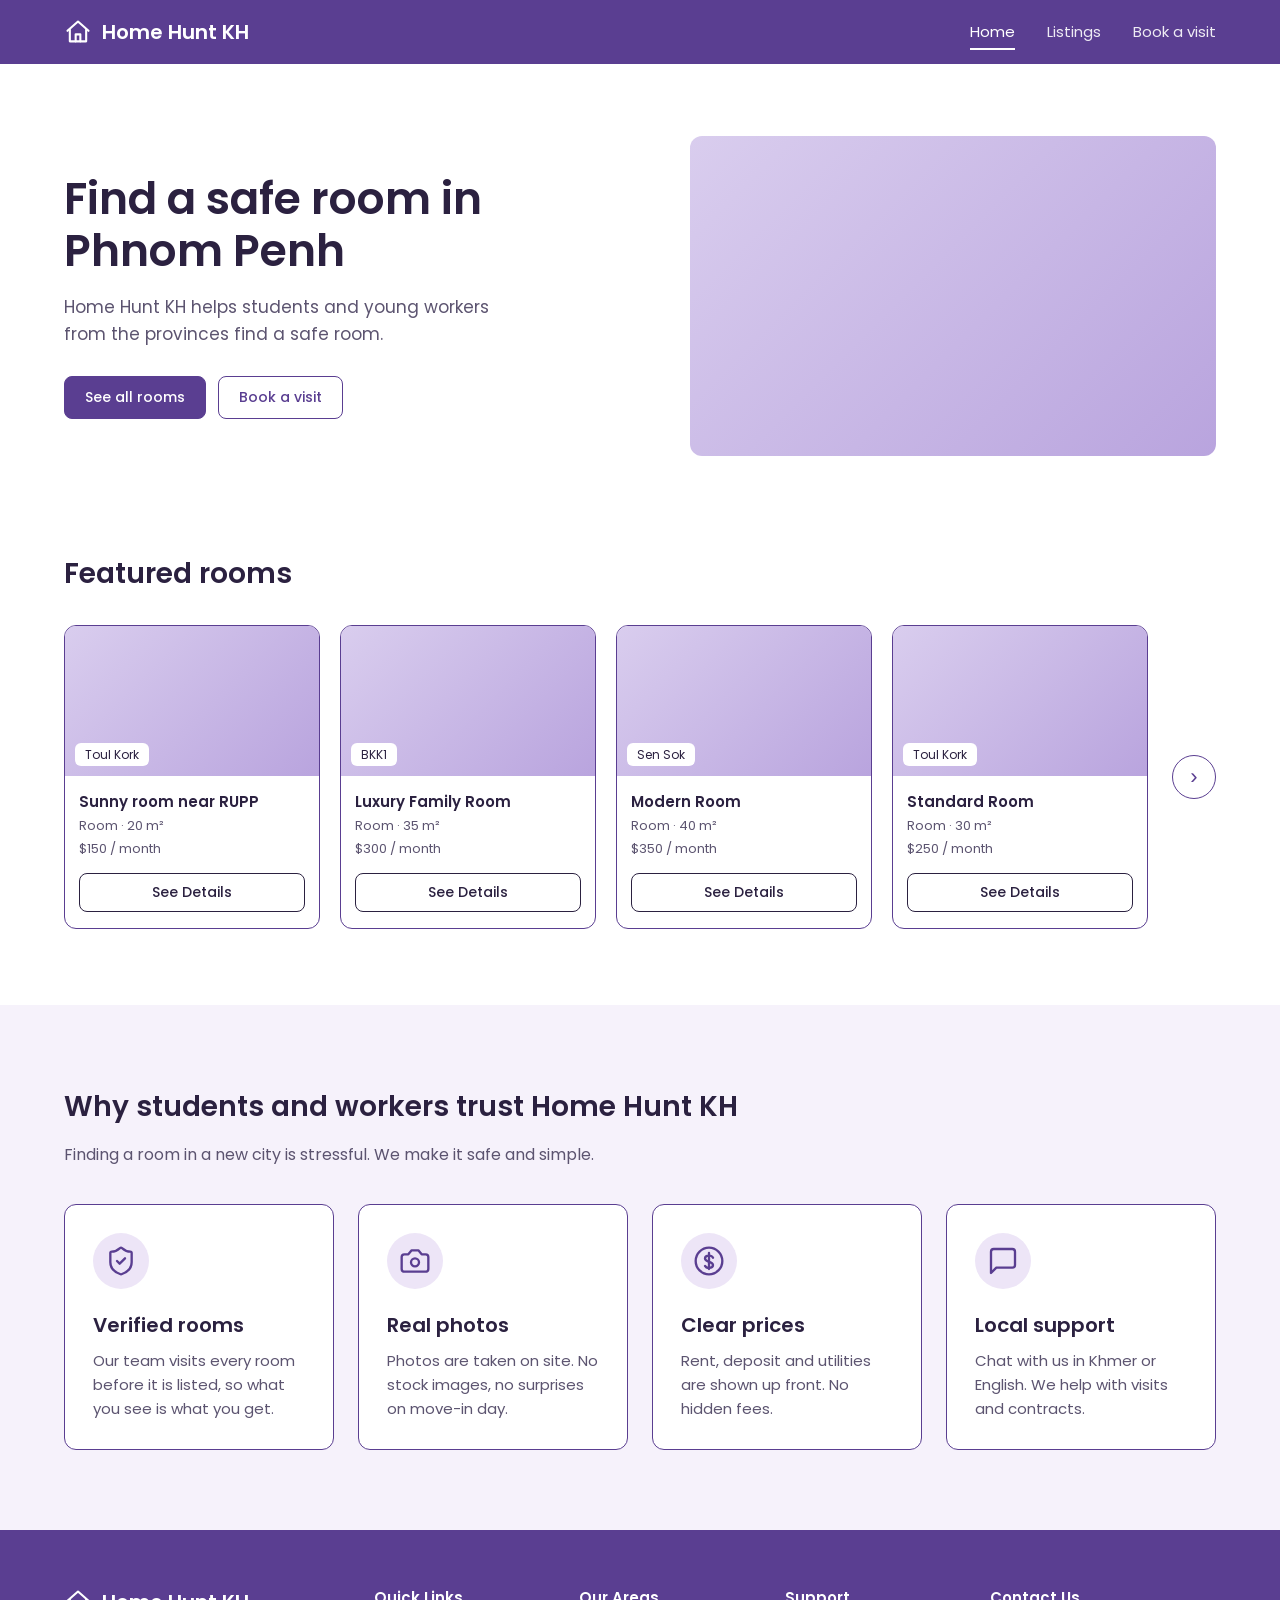
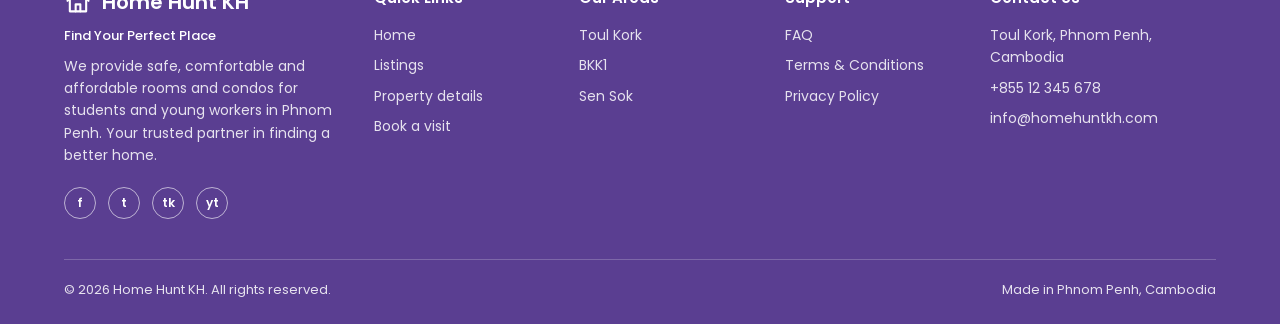
==== index.html @ 6441331a "commit" ====
<!DOCTYPE html>
<html lang="en">
<head>
<meta charset="UTF-8">
<meta name="viewport" content="width=device-width, initial-scale=1">
<title>Home Hunt KH | Find a safe room in Phnom Penh</title>
<link rel="preconnect" href="https://fonts.googleapis.com">
<link rel="preconnect" href="https://fonts.gstatic.com" crossorigin>
<link href="https://fonts.googleapis.com/css2?family=Poppins:wght@400;500;600&display=swap" rel="stylesheet">
<link rel="stylesheet" href="hunt.css">
</head>
<body>

<header class="nav">
  <div class="container">
    <a href="#" class="logo" aria-label="Home Hunt KH">
      <svg width="28" height="28" viewBox="0 0 24 24" fill="none" stroke="#fff" stroke-width="1.8" stroke-linecap="round" stroke-linejoin="round" aria-hidden="true"><path d="M3 11l9-8 9 8"/><path d="M5 10v10h14V10"/><path d="M10 20v-6h4v6"/></svg>
      Home Hunt KH
    </a>
    <nav aria-label="Main">
      <ul>
        <li><a href="#" aria-current="page">Home</a></li>
        <li><a href="#featured">Listings</a></li>
        <li><a href="#contact">Book a visit</a></li>
      </ul>
    </nav>
  </div>
</header>

<main>
  <!-- Hero -->
  <section class="hero">
    <div class="container">
      <div>
        <h1>Find a safe room in Phnom Penh</h1>
        <p>Home Hunt KH helps students and young workers from the provinces find a safe room.</p>
        <div class="actions">
          <a href="#featured" class="btn btn-primary">See all rooms</a>
          <a href="#contact" class="btn btn-outline">Book a visit</a>
        </div>
      </div>
      <!-- Replace images/hero.jpg with your photo -->
      <div class="photo" style="--img:url('images/hero.jpg')" role="img" aria-label="Apartment building in Phnom Penh"></div>
    </div>
  </section>

  <!-- Featured rooms -->
  <section class="featured" id="featured">
    <div class="container">
      <h2>Featured rooms</h2>
      <div class="carousel">
        <div class="track" id="track">
          <article class="room">
            <div class="photo" style="--img:url('images/room1.jpg')"><span class="tag">Toul Kork</span></div>
            <div class="info">
              <h3>Sunny room near RUPP</h3>
              <span class="meta">Room · 20 m²</span>
              <span class="meta">$150 / month</span>
              <a href="#" class="btn">See Details</a>
            </div>
          </article>
          <article class="room">
            <div class="photo" style="--img:url('images/room2.jpg')"><span class="tag">BKK1</span></div>
            <div class="info">
              <h3>Luxury Family Room</h3>
              <span class="meta">Room · 35 m²</span>
              <span class="meta">$300 / month</span>
              <a href="#" class="btn">See Details</a>
            </div>
          </article>
          <article class="room">
            <div class="photo" style="--img:url('images/room3.jpg')"><span class="tag">Sen Sok</span></div>
            <div class="info">
              <h3>Modern Room</h3>
              <span class="meta">Room · 40 m²</span>
              <span class="meta">$350 / month</span>
              <a href="#" class="btn">See Details</a>
            </div>
          </article>
          <article class="room">
            <div class="photo" style="--img:url('images/room4.jpg')"><span class="tag">Toul Kork</span></div>
            <div class="info">
              <h3>Standard Room</h3>
              <span class="meta">Room · 30 m²</span>
              <span class="meta">$250 / month</span>
              <a href="#" class="btn">See Details</a>
            </div>
          </article>
          <article class="room">
            <div class="photo" style="--img:url('images/room5.jpg')"><span class="tag">Chamkarmon</span></div>
            <div class="info">
              <h3>Cozy Studio</h3>
              <span class="meta">Room · 25 m²</span>
              <span class="meta">$200 / month</span>
              <a href="#" class="btn">See Details</a>
            </div>
          </article>
        </div>
        <button class="arrow" id="next" aria-label="Show more rooms">&#8250;</button>
      </div>
    </div>
  </section>

  <!-- Why trust us -->
  <section class="trust">
    <div class="container">
      <h2>Why students and workers trust Home Hunt KH</h2>
      <p class="lead">Finding a room in a new city is stressful. We make it safe and simple.</p>
      <div class="cards">
        <div class="card">
          <div class="icon"><svg viewBox="0 0 24 24"><path d="M20 13c0 5-3.5 7.5-7.66 8.95a1 1 0 0 1-.67-.01C7.5 20.5 4 18 4 13V6a1 1 0 0 1 1-1c2 0 4.5-1.2 6.24-2.72a1.17 1.17 0 0 1 1.52 0C14.51 3.81 17 5 19 5a1 1 0 0 1 1 1z"/><path d="m9 12 2 2 4-4"/></svg></div>
          <h3>Verified rooms</h3>
          <p>Our team visits every room before it is listed, so what you see is what you get.</p>
        </div>
        <div class="card">
          <div class="icon"><svg viewBox="0 0 24 24"><path d="M14.5 4h-5L7 7H4a2 2 0 0 0-2 2v9a2 2 0 0 0 2 2h16a2 2 0 0 0 2-2V9a2 2 0 0 0-2-2h-3l-2.5-3z"/><circle cx="12" cy="13" r="3"/></svg></div>
          <h3>Real photos</h3>
          <p>Photos are taken on site. No stock images, no surprises on move-in day.</p>
        </div>
        <div class="card">
          <div class="icon"><svg viewBox="0 0 24 24"><circle cx="12" cy="12" r="10"/><path d="M12 6v12"/><path d="M15 9.5a3 3 0 0 0-3-1.5c-1.7 0-3 .9-3 2.2 0 3 6 1.8 6 4.8 0 1.3-1.3 2.2-3 2.2a3 3 0 0 1-3-1.5"/></svg></div>
          <h3>Clear prices</h3>
          <p>Rent, deposit and utilities are shown up front. No hidden fees.</p>
        </div>
        <div class="card">
          <div class="icon"><svg viewBox="0 0 24 24"><path d="M21 15a2 2 0 0 1-2 2H7l-4 4V5a2 2 0 0 1 2-2h14a2 2 0 0 1 2 2z"/></svg></div>
          <h3>Local support</h3>
          <p>Chat with us in Khmer or English. We help with visits and contracts.</p>
        </div>
      </div>
    </div>
  </section>
</main>

<footer id="contact">
  <div class="container">
    <div class="f-grid">
      <div class="f-brand">
        <a href="#" class="logo">
          <svg width="28" height="28" viewBox="0 0 24 24" fill="none" stroke="#fff" stroke-width="1.8" stroke-linecap="round" stroke-linejoin="round" aria-hidden="true"><path d="M3 11l9-8 9 8"/><path d="M5 10v10h14V10"/><path d="M10 20v-6h4v6"/></svg>
          Home Hunt KH
        </a>
        <p class="slogan">Find Your Perfect Place</p>
        <p>We provide safe, comfortable and affordable rooms and condos for students and young workers in Phnom Penh. Your trusted partner in finding a better home.</p>
        <div class="social">
          <a href="#" aria-label="Facebook">f</a>
          <a href="#" aria-label="Telegram">t</a>
          <a href="#" aria-label="TikTok">tk</a>
          <a href="#" aria-label="YouTube">yt</a>
        </div>
      </div>
      <div>
        <h4>Quick Links</h4>
        <ul>
          <li><a href="#">Home</a></li>
          <li><a href="#featured">Listings</a></li>
          <li><a href="#">Property details</a></li>
          <li><a href="#contact">Book a visit</a></li>
        </ul>
      </div>
      <div>
        <h4>Our Areas</h4>
        <ul>
          <li><a href="#">Toul Kork</a></li>
          <li><a href="#">BKK1</a></li>
          <li><a href="#">Sen Sok</a></li>
        </ul>
      </div>
      <div>
        <h4>Support</h4>
        <ul>
          <li><a href="#">FAQ</a></li>
          <li><a href="#">Terms &amp; Conditions</a></li>
          <li><a href="#">Privacy Policy</a></li>
        </ul>
      </div>
      <div>
        <h4>Contact Us</h4>
        <ul>
          <li>Toul Kork, Phnom Penh, Cambodia</li>
          <li><a href="tel:+85512345678">+855 12 345 678</a></li>
          <li><a href="mailto:info@homehuntkh.com">info@homehuntkh.com</a></li>
        </ul>
      </div>
    </div>
    <div class="copy">
      <span>&copy; 2026 Home Hunt KH. All rights reserved.</span>
      <span>Made in Phnom Penh, Cambodia</span>
    </div>
  </div>
</footer>

<script>
  // Arrow button scrolls the room cards
  const track = document.getElementById('track');
  document.getElementById('next').addEventListener('click', () => {
    const atEnd = track.scrollLeft + track.clientWidth >= track.scrollWidth - 4;
    track.scrollBy({ left: atEnd ? -track.scrollWidth : track.clientWidth * 0.8 });
  });
</script>
</body>
</html>
---- hunt.css ----
:root {
  --purple: #5A3E91;
  --purple-dark: #46307a;
  --purple-light: #EDE5F7;
  --bg-soft: #F6F2FB;
  --text: #2B2140;
  --muted: #5C5470;
  --white: #fff;
}

* {
  box-sizing: border-box;
  margin: 0;
  padding: 0;
}

html {
  scroll-behavior: smooth;
}

body {
  font-family: Poppins, Inter, Arial, sans-serif;
  color: var(--text);
  background: var(--white);
  line-height: 1.6;
}

a {
  color: inherit;
  text-decoration: none;
}

img {
  max-width: 100%;
  display: block;
}

.container {
  width: 100%;
  max-width: 1200px;
  margin: 0 auto;
  padding: 0 24px;
}

:focus-visible {
  outline: 3px solid #B79CFF;
  outline-offset: 2px;
}

/* ==========================================
   Buttons
   ========================================== */
.btn {
  display: inline-block;
  font: 500 14px Poppins, sans-serif;
  padding: 10px 20px;
  border-radius: 8px;
  border: 1px solid var(--purple);
  cursor: pointer;
  transition: background 0.2s, color 0.2s;
}

.btn-primary {
  background: var(--purple);
  color: #fff;
}

.btn-primary:hover {
  background: var(--purple-dark);
}

.btn-outline {
  background: #fff;
  color: var(--purple);
}

.btn-outline:hover {
  background: var(--purple-light);
}

/* ==========================================
   Photos: put your image path in --img. Gradient shows if the image is missing
   ========================================== */
.photo {
  background: var(--img, none) center/cover no-repeat, linear-gradient(135deg, #d9cdee, #b9a4de);
}

/* ==========================================
   Navbar
   ========================================== */
.nav {
  background: var(--purple);
  color: #fff;
  position: sticky;
  top: 0;
  z-index: 10;
}

.nav .container {
  display: flex;
  align-items: center;
  justify-content: space-between;
  height: 64px;
}

.logo {
  display: flex;
  align-items: center;
  gap: 10px;
  font-weight: 600;
  font-size: 20px;
}

.nav ul {
  display: flex;
  gap: 32px;
  list-style: none;
  font-size: 15px;
}

.nav ul a {
  opacity: 0.9;
  padding: 6px 0;
  border-bottom: 2px solid transparent;
}

.nav ul a:hover,
.nav ul a[aria-current] {
  opacity: 1;
  border-color: #fff;
}

/* ==========================================
   Hero
   ========================================== */
.hero {
  padding: 72px 0;
}

.hero .container {
  display: grid;
  grid-template-columns: 1.1fr 1fr;
  gap: 48px;
  align-items: center;
}

.hero h1 {
  font-size: 44px;
  line-height: 1.2;
  font-weight: 600;
  margin-bottom: 16px;
}

.hero p {
  color: var(--muted);
  font-size: 17px;
  max-width: 460px;
  margin-bottom: 28px;
}

.hero .actions {
  display: flex;
  gap: 12px;
  flex-wrap: wrap;
}

.hero .photo {
  height: 320px;
  border-radius: 12px;
}

/* ==========================================
   Featured rooms
   ========================================== */
.featured {
  padding: 24px 0 72px;
}

.featured h2,
.trust h2 {
  font-size: 28px;
  font-weight: 600;
  margin-bottom: 24px;
}

.carousel {
  display: flex;
  align-items: center;
  gap: 16px;
}

.track {
  display: flex;
  gap: 20px;
  overflow-x: auto;
  scroll-snap-type: x mandatory;
  scroll-behavior: smooth;
  padding: 4px;
  flex: 1;
  scrollbar-width: none;
}

.track::-webkit-scrollbar {
  display: none;
}

.room {
  flex: 0 0 calc((100% - 60px)/4);
  min-width: 230px;
  scroll-snap-align: start;
  border: 1px solid var(--purple);
  border-radius: 12px;
  overflow: hidden;
  background: #fff;
  display: flex;
  flex-direction: column;
}

.room .photo {
  height: 150px;
  position: relative;
}

.tag {
  position: absolute;
  left: 10px;
  bottom: 10px;
  background: #fff;
  color: var(--text);
  font-size: 12px;
  padding: 2px 10px;
  border-radius: 6px;
}

.room .info {
  padding: 14px 14px 16px;
  display: flex;
  flex-direction: column;
  gap: 2px;
  flex: 1;
}

.room h3 {
  font-size: 15px;
  font-weight: 600;
}

.room .meta {
  font-size: 13px;
  color: var(--muted);
}

.room .btn {
  margin-top: 12px;
  text-align: center;
  color: var(--text);
  border-color: var(--text);
  padding: 8px;
}

.room .btn:hover {
  background: var(--purple);
  border-color: var(--purple);
  color: #fff;
}

.arrow {
  flex: 0 0 44px;
  height: 44px;
  border-radius: 50%;
  border: 1px solid var(--purple);
  background: #fff;
  color: var(--purple);
  font-size: 22px;
  cursor: pointer;
  display: grid;
  place-items: center;
}

.arrow:hover {
  background: var(--purple);
  color: #fff;
}

/* ==========================================
   Why trust us
   ========================================== */
.trust {
  background: var(--bg-soft);
  padding: 80px 0;
}

.trust .lead {
  color: var(--muted);
  margin: -12px 0 36px;
}

.cards {
  display: grid;
  grid-template-columns: repeat(4, 1fr);
  gap: 24px;
}

.card {
  background: #fff;
  border: 1px solid var(--purple);
  border-radius: 12px;
  padding: 28px;
}

.icon {
  width: 56px;
  height: 56px;
  border-radius: 50%;
  background: var(--purple-light);
  display: grid;
  place-items: center;
  margin-bottom: 20px;
}

.icon svg {
  width: 32px;
  height: 32px;
  stroke: var(--purple);
  fill: none;
  stroke-width: 1.75;
  stroke-linecap: round;
  stroke-linejoin: round;
}

.card h3 {
  font-size: 20px;
  font-weight: 600;
  margin-bottom: 8px;
}

.card p {
  font-size: 15px;
  color: var(--muted);
}

/* ==========================================
   Footer
   ========================================== */
footer {
  background: var(--purple);
  color: #fff;
  padding: 56px 0 24px;
}

.f-grid {
  display: grid;
  grid-template-columns: 1.6fr 1fr 1fr 1fr 1.3fr;
  gap: 32px;
}

.f-brand p {
  font-size: 14px;
  opacity: 0.85;
  margin-top: 8px;
  max-width: 300px;
}

.f-brand .slogan {
  font-weight: 500;
  opacity: 1;
  font-size: 13px;
}

footer h4 {
  font-size: 15px;
  font-weight: 600;
  margin-bottom: 14px;
}

footer ul {
  list-style: none;
  display: grid;
  gap: 8px;
  font-size: 14px;
  opacity: 0.85;
}

footer ul a:hover {
  text-decoration: underline;
}

.social {
  display: flex;
  gap: 12px;
  margin-top: 20px;
}

.social a {
  width: 32px;
  height: 32px;
  border-radius: 50%;
  border: 1px solid rgba(255, 255, 255, 0.6);
  display: grid;
  place-items: center;
  font-size: 12px;
  font-weight: 600;
}

.social a:hover {
  background: #fff;
  color: var(--purple);
}

.copy {
  border-top: 1px solid rgba(255, 255, 255, 0.25);
  margin-top: 40px;
  padding-top: 20px;
  display: flex;
  justify-content: space-between;
  gap: 12px;
  flex-wrap: wrap;
  font-size: 13px;
  opacity: 0.85;
}

/* ==========================================
   Tablet
   ========================================== */
@media (max-width: 1024px) {
  .cards {
    grid-template-columns: repeat(2, 1fr);
  }

  .f-grid {
    grid-template-columns: 1fr 1fr 1fr;
  }

  .f-brand {
    grid-column: 1/-1;
  }
}

/* ==========================================
   Mobile
   ========================================== */
@media (max-width: 720px) {
  .nav ul {
    gap: 16px;
    font-size: 14px;
  }

  .logo {
    font-size: 17px;
  }

  .hero {
    padding: 40px 0;
  }

  .hero .container {
    grid-template-columns: 1fr;
    gap: 28px;
  }

  .hero h1 {
    font-size: 32px;
  }

  .hero .photo {
    height: 220px;
    order: -1;
  }

  .trust {
    padding: 56px 0;
  }

  .cards {
    grid-template-columns: 1fr;
  }

  .f-grid {
    grid-template-columns: 1fr 1fr;
  }

  .arrow {
    display: none;
  }
}

@media (prefers-reduced-motion: reduce) {
  html,
  .track {
    scroll-behavior: auto;
  }
}
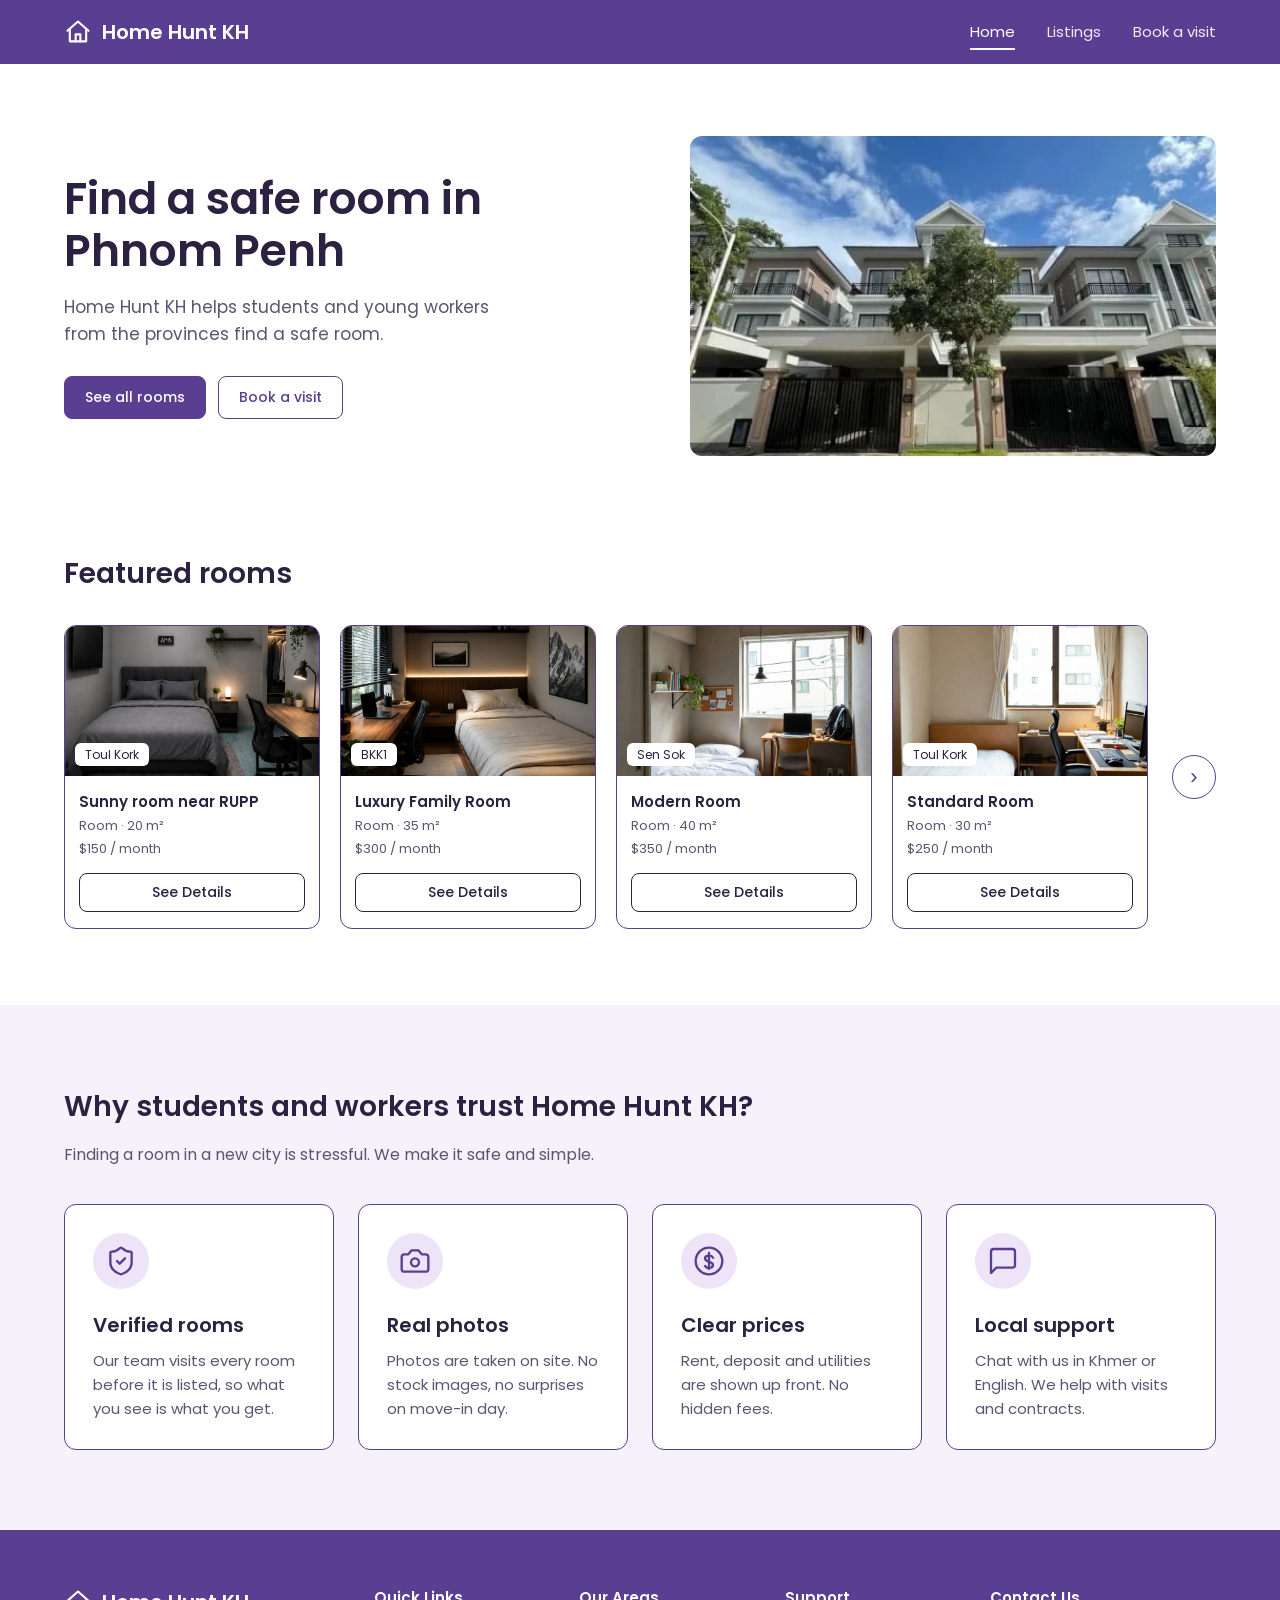
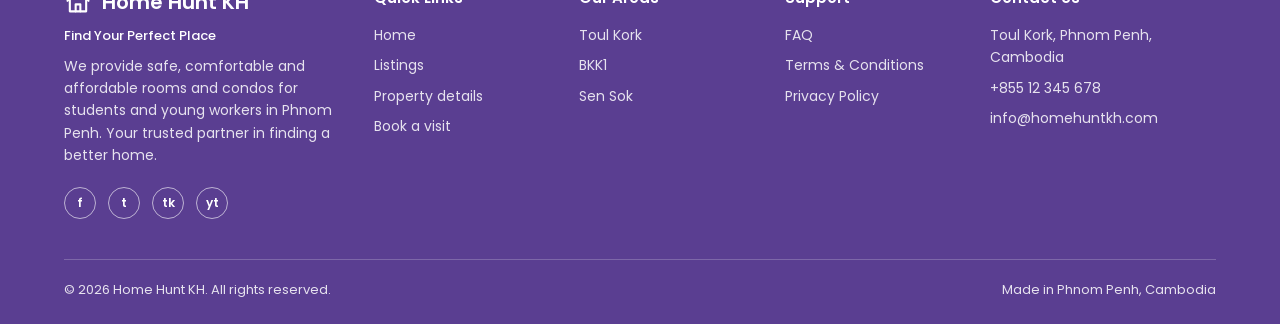
==== commit 6a1b764c: "initial commit" ====
--- a/index.html
+++ b/index.html
@@ -1,202 +1,231 @@
 <!DOCTYPE html>
 <html lang="en">
+
 <head>
-<meta charset="UTF-8">
-<meta name="viewport" content="width=device-width, initial-scale=1">
-<title>Home Hunt KH | Find a safe room in Phnom Penh</title>
-<link rel="preconnect" href="https://fonts.googleapis.com">
-<link rel="preconnect" href="https://fonts.gstatic.com" crossorigin>
-<link href="https://fonts.googleapis.com/css2?family=Poppins:wght@400;500;600&display=swap" rel="stylesheet">
-<link rel="stylesheet" href="hunt.css">
+  <meta charset="UTF-8">
+  <meta name="viewport" content="width=device-width, initial-scale=1">
+  <title>Home Hunt KH | Find a safe room in Phnom Penh</title>
+  <link rel="preconnect" href="https://fonts.googleapis.com">
+  <link rel="preconnect" href="https://fonts.gstatic.com" crossorigin>
+  <link href="https://fonts.googleapis.com/css2?family=Poppins:wght@400;500;600&display=swap" rel="stylesheet">
+  <link rel="stylesheet" href="hunt.css">
 </head>
+
 <body>
 
-<header class="nav">
-  <div class="container">
-    <a href="#" class="logo" aria-label="Home Hunt KH">
-      <svg width="28" height="28" viewBox="0 0 24 24" fill="none" stroke="#fff" stroke-width="1.8" stroke-linecap="round" stroke-linejoin="round" aria-hidden="true"><path d="M3 11l9-8 9 8"/><path d="M5 10v10h14V10"/><path d="M10 20v-6h4v6"/></svg>
-      Home Hunt KH
-    </a>
-    <nav aria-label="Main">
-      <ul>
-        <li><a href="#" aria-current="page">Home</a></li>
-        <li><a href="#featured">Listings</a></li>
-        <li><a href="#contact">Book a visit</a></li>
-      </ul>
-    </nav>
-  </div>
-</header>
-
-<main>
-  <!-- Hero -->
-  <section class="hero">
+  <header class="nav">
     <div class="container">
-      <div>
-        <h1>Find a safe room in Phnom Penh</h1>
-        <p>Home Hunt KH helps students and young workers from the provinces find a safe room.</p>
-        <div class="actions">
-          <a href="#featured" class="btn btn-primary">See all rooms</a>
-          <a href="#contact" class="btn btn-outline">Book a visit</a>
-        </div>
-      </div>
-      <!-- Replace images/hero.jpg with your photo -->
-      <div class="photo" style="--img:url('images/hero.jpg')" role="img" aria-label="Apartment building in Phnom Penh"></div>
-    </div>
-  </section>
-
-  <!-- Featured rooms -->
-  <section class="featured" id="featured">
-    <div class="container">
-      <h2>Featured rooms</h2>
-      <div class="carousel">
-        <div class="track" id="track">
-          <article class="room">
-            <div class="photo" style="--img:url('images/room1.jpg')"><span class="tag">Toul Kork</span></div>
-            <div class="info">
-              <h3>Sunny room near RUPP</h3>
-              <span class="meta">Room · 20 m²</span>
-              <span class="meta">$150 / month</span>
-              <a href="#" class="btn">See Details</a>
-            </div>
-          </article>
-          <article class="room">
-            <div class="photo" style="--img:url('images/room2.jpg')"><span class="tag">BKK1</span></div>
-            <div class="info">
-              <h3>Luxury Family Room</h3>
-              <span class="meta">Room · 35 m²</span>
-              <span class="meta">$300 / month</span>
-              <a href="#" class="btn">See Details</a>
-            </div>
-          </article>
-          <article class="room">
-            <div class="photo" style="--img:url('images/room3.jpg')"><span class="tag">Sen Sok</span></div>
-            <div class="info">
-              <h3>Modern Room</h3>
-              <span class="meta">Room · 40 m²</span>
-              <span class="meta">$350 / month</span>
-              <a href="#" class="btn">See Details</a>
-            </div>
-          </article>
-          <article class="room">
-            <div class="photo" style="--img:url('images/room4.jpg')"><span class="tag">Toul Kork</span></div>
-            <div class="info">
-              <h3>Standard Room</h3>
-              <span class="meta">Room · 30 m²</span>
-              <span class="meta">$250 / month</span>
-              <a href="#" class="btn">See Details</a>
-            </div>
-          </article>
-          <article class="room">
-            <div class="photo" style="--img:url('images/room5.jpg')"><span class="tag">Chamkarmon</span></div>
-            <div class="info">
-              <h3>Cozy Studio</h3>
-              <span class="meta">Room · 25 m²</span>
-              <span class="meta">$200 / month</span>
-              <a href="#" class="btn">See Details</a>
-            </div>
-          </article>
-        </div>
-        <button class="arrow" id="next" aria-label="Show more rooms">&#8250;</button>
-      </div>
-    </div>
-  </section>
-
-  <!-- Why trust us -->
-  <section class="trust">
-    <div class="container">
-      <h2>Why students and workers trust Home Hunt KH</h2>
-      <p class="lead">Finding a room in a new city is stressful. We make it safe and simple.</p>
-      <div class="cards">
-        <div class="card">
-          <div class="icon"><svg viewBox="0 0 24 24"><path d="M20 13c0 5-3.5 7.5-7.66 8.95a1 1 0 0 1-.67-.01C7.5 20.5 4 18 4 13V6a1 1 0 0 1 1-1c2 0 4.5-1.2 6.24-2.72a1.17 1.17 0 0 1 1.52 0C14.51 3.81 17 5 19 5a1 1 0 0 1 1 1z"/><path d="m9 12 2 2 4-4"/></svg></div>
-          <h3>Verified rooms</h3>
-          <p>Our team visits every room before it is listed, so what you see is what you get.</p>
-        </div>
-        <div class="card">
-          <div class="icon"><svg viewBox="0 0 24 24"><path d="M14.5 4h-5L7 7H4a2 2 0 0 0-2 2v9a2 2 0 0 0 2 2h16a2 2 0 0 0 2-2V9a2 2 0 0 0-2-2h-3l-2.5-3z"/><circle cx="12" cy="13" r="3"/></svg></div>
-          <h3>Real photos</h3>
-          <p>Photos are taken on site. No stock images, no surprises on move-in day.</p>
-        </div>
-        <div class="card">
-          <div class="icon"><svg viewBox="0 0 24 24"><circle cx="12" cy="12" r="10"/><path d="M12 6v12"/><path d="M15 9.5a3 3 0 0 0-3-1.5c-1.7 0-3 .9-3 2.2 0 3 6 1.8 6 4.8 0 1.3-1.3 2.2-3 2.2a3 3 0 0 1-3-1.5"/></svg></div>
-          <h3>Clear prices</h3>
-          <p>Rent, deposit and utilities are shown up front. No hidden fees.</p>
-        </div>
-        <div class="card">
-          <div class="icon"><svg viewBox="0 0 24 24"><path d="M21 15a2 2 0 0 1-2 2H7l-4 4V5a2 2 0 0 1 2-2h14a2 2 0 0 1 2 2z"/></svg></div>
-          <h3>Local support</h3>
-          <p>Chat with us in Khmer or English. We help with visits and contracts.</p>
-        </div>
-      </div>
-    </div>
-  </section>
-</main>
-
-<footer id="contact">
-  <div class="container">
-    <div class="f-grid">
-      <div class="f-brand">
-        <a href="#" class="logo">
-          <svg width="28" height="28" viewBox="0 0 24 24" fill="none" stroke="#fff" stroke-width="1.8" stroke-linecap="round" stroke-linejoin="round" aria-hidden="true"><path d="M3 11l9-8 9 8"/><path d="M5 10v10h14V10"/><path d="M10 20v-6h4v6"/></svg>
-          Home Hunt KH
-        </a>
-        <p class="slogan">Find Your Perfect Place</p>
-        <p>We provide safe, comfortable and affordable rooms and condos for students and young workers in Phnom Penh. Your trusted partner in finding a better home.</p>
-        <div class="social">
-          <a href="#" aria-label="Facebook">f</a>
-          <a href="#" aria-label="Telegram">t</a>
-          <a href="#" aria-label="TikTok">tk</a>
-          <a href="#" aria-label="YouTube">yt</a>
-        </div>
-      </div>
-      <div>
-        <h4>Quick Links</h4>
+      <a href="#" class="logo" aria-label="Home Hunt KH">
+        <svg width="28" height="28" viewBox="0 0 24 24" fill="none" stroke="#fff" stroke-width="1.8"
+          stroke-linecap="round" stroke-linejoin="round" aria-hidden="true">
+          <path d="M3 11l9-8 9 8" />
+          <path d="M5 10v10h14V10" />
+          <path d="M10 20v-6h4v6" />
+        </svg>
+        Home Hunt KH
+      </a>
+      <nav aria-label="Main">
         <ul>
-          <li><a href="#">Home</a></li>
+          <li><a href="#" aria-current="page">Home</a></li>
           <li><a href="#featured">Listings</a></li>
-          <li><a href="#">Property details</a></li>
           <li><a href="#contact">Book a visit</a></li>
         </ul>
-      </div>
-      <div>
-        <h4>Our Areas</h4>
-        <ul>
-          <li><a href="#">Toul Kork</a></li>
-          <li><a href="#">BKK1</a></li>
-          <li><a href="#">Sen Sok</a></li>
-        </ul>
-      </div>
-      <div>
-        <h4>Support</h4>
-        <ul>
-          <li><a href="#">FAQ</a></li>
-          <li><a href="#">Terms &amp; Conditions</a></li>
-          <li><a href="#">Privacy Policy</a></li>
-        </ul>
-      </div>
-      <div>
-        <h4>Contact Us</h4>
-        <ul>
-          <li>Toul Kork, Phnom Penh, Cambodia</li>
-          <li><a href="tel:+85512345678">+855 12 345 678</a></li>
-          <li><a href="mailto:info@homehuntkh.com">info@homehuntkh.com</a></li>
-        </ul>
-      </div>
+      </nav>
     </div>
-    <div class="copy">
-      <span>&copy; 2026 Home Hunt KH. All rights reserved.</span>
-      <span>Made in Phnom Penh, Cambodia</span>
+  </header>
+
+  <main>
+    <!-- Hero -->
+    <section class="hero">
+      <div class="container">
+        <div>
+          <h1>Find a safe room in Phnom Penh</h1>
+          <p>Home Hunt KH helps students and young workers from the provinces find a safe room.</p>
+          <div class="actions">
+            <a href="#featured" class="btn btn-primary">See all rooms</a>
+            <a href="#contact" class="btn btn-outline">Book a visit</a>
+          </div>
+        </div>
+        <!-- Replace images/hero.jpg with your photo -->
+        <div class="photo" style="--img:url('images/hero.jpg')" role="img"
+          aria-label="Apartment building in Phnom Penh"></div>
+      </div>
+    </section>
+
+    <!-- Featured rooms -->
+    <section class="featured" id="featured">
+      <div class="container">
+        <h2>Featured rooms</h2>
+        <div class="carousel">
+          <div class="track" id="track">
+            <article class="room">
+              <div class="photo" style="--img:url('images/room1.jpg')"><span class="tag">Toul Kork</span></div>
+              <div class="info">
+                <h3>Sunny room near RUPP</h3>
+                <span class="meta">Room · 20 m²</span>
+                <span class="meta">$150 / month</span>
+                <a href="#" class="btn">See Details</a>
+              </div>
+            </article>
+            <article class="room">
+              <div class="photo" style="--img:url('images/room2.jpg')"><span class="tag">BKK1</span></div>
+              <div class="info">
+                <h3>Luxury Family Room</h3>
+                <span class="meta">Room · 35 m²</span>
+                <span class="meta">$300 / month</span>
+                <a href="#" class="btn">See Details</a>
+              </div>
+            </article>
+            <article class="room">
+              <div class="photo" style="--img:url('images/room3.jpg')"><span class="tag">Sen Sok</span></div>
+              <div class="info">
+                <h3>Modern Room</h3>
+                <span class="meta">Room · 40 m²</span>
+                <span class="meta">$350 / month</span>
+                <a href="#" class="btn">See Details</a>
+              </div>
+            </article>
+            <article class="room">
+              <div class="photo" style="--img:url('images/room4.jpg')"><span class="tag">Toul Kork</span></div>
+              <div class="info">
+                <h3>Standard Room</h3>
+                <span class="meta">Room · 30 m²</span>
+                <span class="meta">$250 / month</span>
+                <a href="#" class="btn">See Details</a>
+              </div>
+            </article>
+            <article class="room">
+              <div class="photo" style="--img:url('images/room5.jpg')"><span class="tag">Chamkarmon</span></div>
+              <div class="info">
+                <h3>Cozy Studio</h3>
+                <span class="meta">Room · 25 m²</span>
+                <span class="meta">$200 / month</span>
+                <a href="#" class="btn">See Details</a>
+              </div>
+            </article>
+          </div>
+          <button class="arrow" id="next" aria-label="Show more rooms">&#8250;</button>
+        </div>
+      </div>
+    </section>
+
+    <!-- Why trust us -->
+    <section class="trust">
+      <div class="container">
+        <h2>Why students and workers trust Home Hunt KH?</h2>
+        <p class="lead">Finding a room in a new city is stressful. We make it safe and simple.</p>
+        <div class="cards">
+          <div class="card">
+            <div class="icon"><svg viewBox="0 0 24 24">
+                <path
+                  d="M20 13c0 5-3.5 7.5-7.66 8.95a1 1 0 0 1-.67-.01C7.5 20.5 4 18 4 13V6a1 1 0 0 1 1-1c2 0 4.5-1.2 6.24-2.72a1.17 1.17 0 0 1 1.52 0C14.51 3.81 17 5 19 5a1 1 0 0 1 1 1z" />
+                <path d="m9 12 2 2 4-4" />
+              </svg></div>
+            <h3>Verified rooms</h3>
+            <p>Our team visits every room before it is listed, so what you see is what you get.</p>
+          </div>
+          <div class="card">
+            <div class="icon"><svg viewBox="0 0 24 24">
+                <path d="M14.5 4h-5L7 7H4a2 2 0 0 0-2 2v9a2 2 0 0 0 2 2h16a2 2 0 0 0 2-2V9a2 2 0 0 0-2-2h-3l-2.5-3z" />
+                <circle cx="12" cy="13" r="3" />
+              </svg></div>
+            <h3>Real photos</h3>
+            <p>Photos are taken on site. No stock images, no surprises on move-in day.</p>
+          </div>
+          <div class="card">
+            <div class="icon"><svg viewBox="0 0 24 24">
+                <circle cx="12" cy="12" r="10" />
+                <path d="M12 6v12" />
+                <path
+                  d="M15 9.5a3 3 0 0 0-3-1.5c-1.7 0-3 .9-3 2.2 0 3 6 1.8 6 4.8 0 1.3-1.3 2.2-3 2.2a3 3 0 0 1-3-1.5" />
+              </svg></div>
+            <h3>Clear prices</h3>
+            <p>Rent, deposit and utilities are shown up front. No hidden fees.</p>
+          </div>
+          <div class="card">
+            <div class="icon"><svg viewBox="0 0 24 24">
+                <path d="M21 15a2 2 0 0 1-2 2H7l-4 4V5a2 2 0 0 1 2-2h14a2 2 0 0 1 2 2z" />
+              </svg></div>
+            <h3>Local support</h3>
+            <p>Chat with us in Khmer or English. We help with visits and contracts.</p>
+          </div>
+        </div>
+      </div>
+    </section>
+  </main>
+
+  <footer id="contact">
+    <div class="container">
+      <div class="f-grid">
+        <div class="f-brand">
+          <a href="#" class="logo">
+            <svg width="28" height="28" viewBox="0 0 24 24" fill="none" stroke="#fff" stroke-width="1.8"
+              stroke-linecap="round" stroke-linejoin="round" aria-hidden="true">
+              <path d="M3 11l9-8 9 8" />
+              <path d="M5 10v10h14V10" />
+              <path d="M10 20v-6h4v6" />
+            </svg>
+            Home Hunt KH
+          </a>
+          <p class="slogan">Find Your Perfect Place</p>
+          <p>We provide safe, comfortable and affordable rooms and condos for students and young workers in Phnom Penh.
+            Your trusted partner in finding a better home.</p>
+          <div class="social">
+            <a href="#" aria-label="Facebook">f</a>
+            <a href="#" aria-label="Telegram">t</a>
+            <a href="#" aria-label="TikTok">tk</a>
+            <a href="#" aria-label="YouTube">yt</a>
+          </div>
+        </div>
+        <div>
+          <h4>Quick Links</h4>
+          <ul>
+            <li><a href="#">Home</a></li>
+            <li><a href="#featured">Listings</a></li>
+            <li><a href="#">Property details</a></li>
+            <li><a href="#contact">Book a visit</a></li>
+          </ul>
+        </div>
+        <div>
+          <h4>Our Areas</h4>
+          <ul>
+            <li><a href="#">Toul Kork</a></li>
+            <li><a href="#">BKK1</a></li>
+            <li><a href="#">Sen Sok</a></li>
+          </ul>
+        </div>
+        <div>
+          <h4>Support</h4>
+          <ul>
+            <li><a href="#">FAQ</a></li>
+            <li><a href="#">Terms &amp; Conditions</a></li>
+            <li><a href="#">Privacy Policy</a></li>
+          </ul>
+        </div>
+        <div>
+          <h4>Contact Us</h4>
+          <ul>
+            <li>Toul Kork, Phnom Penh, Cambodia</li>
+            <li><a href="tel:+85512345678">+855 12 345 678</a></li>
+            <li><a href="mailto:info@homehuntkh.com">info@homehuntkh.com</a></li>
+          </ul>
+        </div>
+      </div>
+      <div class="copy">
+        <span>&copy; 2026 Home Hunt KH. All rights reserved.</span>
+        <span>Made in Phnom Penh, Cambodia</span>
+      </div>
     </div>
-  </div>
-</footer>
-
-<script>
-  // Arrow button scrolls the room cards
-  const track = document.getElementById('track');
-  document.getElementById('next').addEventListener('click', () => {
-    const atEnd = track.scrollLeft + track.clientWidth >= track.scrollWidth - 4;
-    track.scrollBy({ left: atEnd ? -track.scrollWidth : track.clientWidth * 0.8 });
-  });
-</script>
+  </footer>
+
+  <script>
+    // Arrow button scrolls the room cards
+    const track = document.getElementById('track');
+    document.getElementById('next').addEventListener('click', () => {
+      const atEnd = track.scrollLeft + track.clientWidth >= track.scrollWidth - 4;
+      track.scrollBy({ left: atEnd ? -track.scrollWidth : track.clientWidth * 0.8 });
+    });
+  </script>
 </body>
-</html>
+
+</html>
--- a/hunt.css
+++ b/hunt.css
@@ -78,9 +78,6 @@
   background: var(--purple-light);
 }
 
-/* ==========================================
-   Photos: put your image path in --img. Gradient shows if the image is missing
-   ========================================== */
 .photo {
   background: var(--img, none) center/cover no-repeat, linear-gradient(135deg, #d9cdee, #b9a4de);
 }
